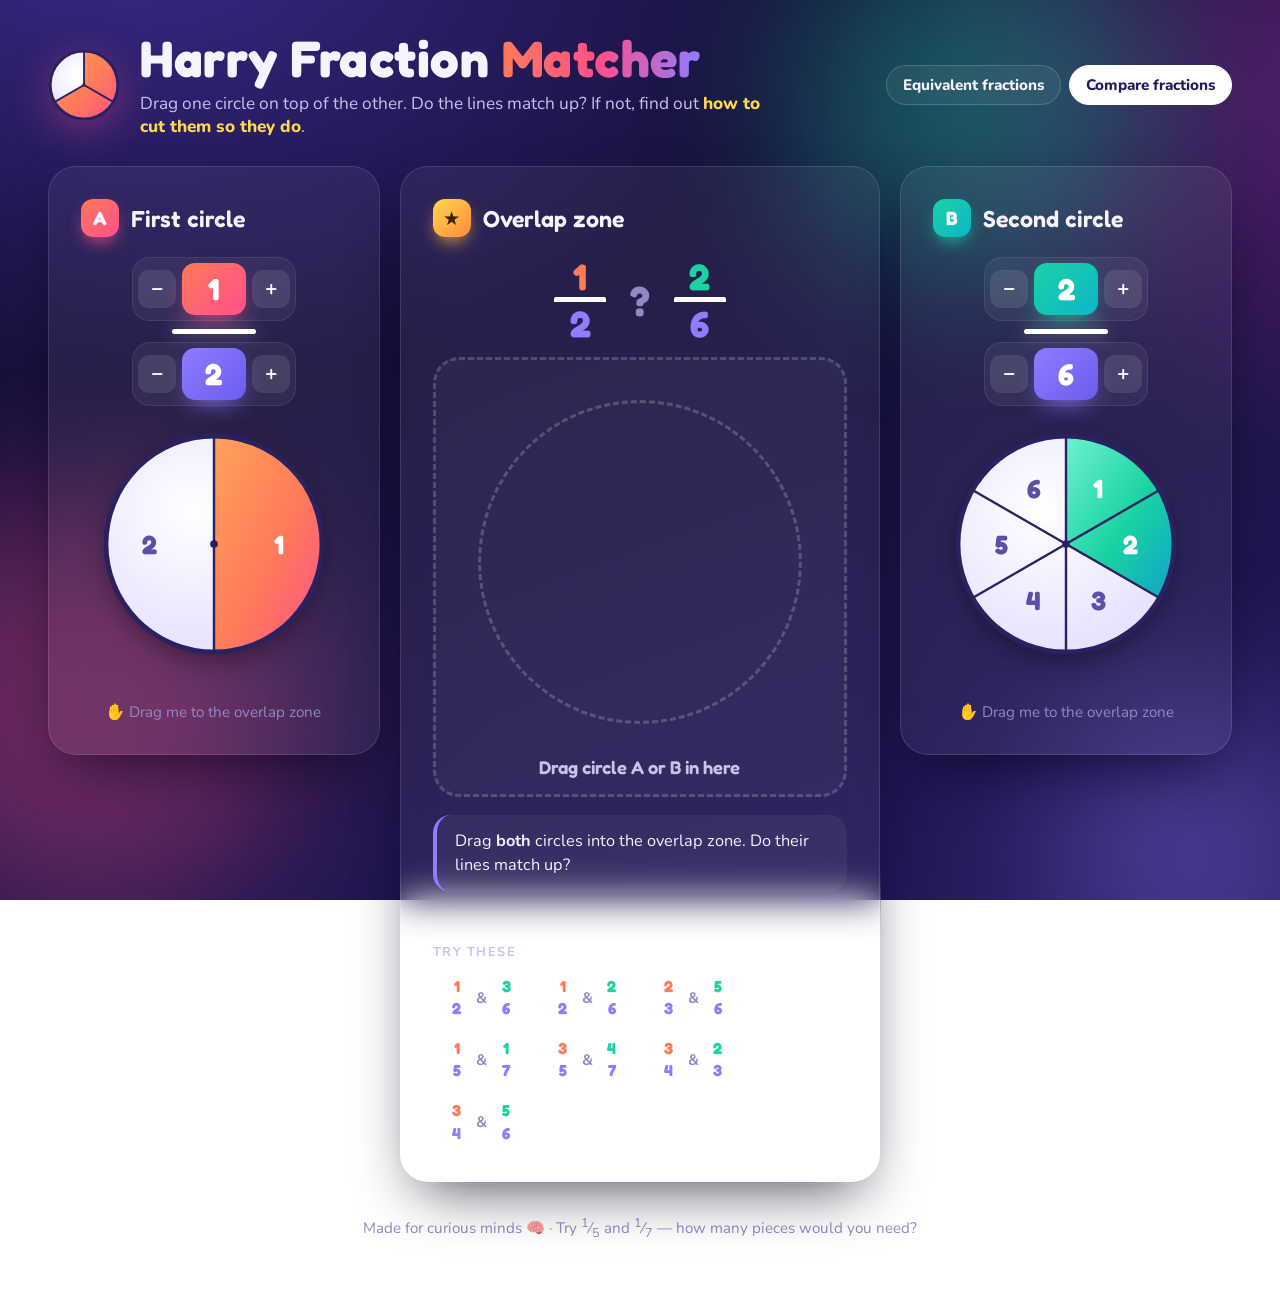
==== compare.html @ ed1ed6bf "Add compare page: drag circles together to see whether their pieces line up Co-Authored-By: Claude O" ====
<!DOCTYPE html>
<html lang="en">
<head>
  <meta charset="UTF-8">
  <meta name="viewport" content="width=device-width, initial-scale=1.0">
  <title>Harry Fraction Matcher – Compare Fractions by Lining Up the Pieces</title>
  <meta name="description" content="A friendly visual tool for children: drag two fraction circles on top of each other to see whether their pieces line up, and find out how to cut them so they do.">
  <link rel="preconnect" href="https://fonts.googleapis.com">
  <link rel="preconnect" href="https://fonts.gstatic.com" crossorigin>
  <link href="https://fonts.googleapis.com/css2?family=Fredoka:wght@500;600;700&family=Nunito:wght@400;600;700;800&display=swap" rel="stylesheet">
  <link rel="stylesheet" href="styles.css">
</head>
<body>
  <div class="bg-blobs" aria-hidden="true"><span></span><span></span><span></span></div>

  <header class="hero">
    <svg id="logo-circle" class="logo" role="img" aria-label="Harry Fraction Matcher logo"></svg>
    <div>
      <h1>Harry Fraction <span class="grad-text">Matcher</span></h1>
      <p class="tagline">Drag one circle on top of the other. Do the lines match up? If not, find out <em>how to cut them so they do</em>.</p>
    </div>
    <nav class="page-nav" aria-label="Pages">
      <a href="index.html">Equivalent fractions</a>
      <a href="compare.html" aria-current="page">Compare fractions</a>
    </nav>
  </header>

  <main class="compare-layout">
    <!-- circle A -->
    <section class="card side-card a" id="card-a" aria-labelledby="title-a">
      <div class="card-head">
        <span class="step-badge">A</span>
        <h2 id="title-a">First circle</h2>
      </div>
      <div class="fraction-input compact">
        <div class="stepper num">
          <button class="step-btn" data-step="-" aria-label="Circle A: shade one fewer piece">−</button>
          <input type="number" inputmode="numeric" min="0" aria-label="Circle A numerator (top number)">
          <button class="step-btn" data-step="+" aria-label="Circle A: shade one more piece">+</button>
        </div>
        <div class="frac-bar" aria-hidden="true"></div>
        <div class="stepper den">
          <button class="step-btn" data-step="-" aria-label="Circle A: fewer equal pieces">−</button>
          <input type="number" inputmode="numeric" min="1" max="12" aria-label="Circle A denominator (bottom number)">
          <button class="step-btn" data-step="+" aria-label="Circle A: more equal pieces">+</button>
        </div>
      </div>
      <div class="drag-src" tabindex="0" role="button" aria-label="Circle A. Drag it into the overlap zone, or press Enter to drop it in.">
        <svg></svg>
      </div>
      <p class="cut-note" aria-live="polite"></p>
      <p class="hint">✋ Drag me to the overlap zone</p>
    </section>

    <!-- the overlap zone -->
    <section class="card stage-card" aria-labelledby="stage-title">
      <div class="card-head">
        <span class="step-badge gold">★</span>
        <h2 id="stage-title">Overlap zone</h2>
      </div>

      <div class="equation cmp-eq" id="cmp-eq" aria-live="polite"></div>

      <div class="drop-zone empty" id="drop-zone">
        <div class="stack" id="stack">
          <svg id="layer-a" class="layer a" aria-hidden="true"></svg>
          <svg id="layer-b" class="layer b" aria-hidden="true"></svg>
          <svg id="match-layer" class="match-layer" viewBox="0 0 200 200" aria-hidden="true"></svg>
        </div>
        <p class="drop-hint" id="drop-hint"></p>
        <div class="stage-legend" id="legend"></div>
      </div>

      <p class="explain" id="cmp-explain" aria-live="polite"></p>

      <div class="stage-buttons">
        <button id="convert-btn" class="op op-mul convert"></button>
        <button id="undo-btn" class="ghost">↺ Join the pieces back</button>
        <button id="clear-btn" class="ghost">⤺ Take apart</button>
      </div>

      <div class="presets">
        <p class="control-label">Try these</p>
        <div class="preset-list" id="presets"></div>
      </div>
    </section>

    <!-- circle B -->
    <section class="card side-card b" id="card-b" aria-labelledby="title-b">
      <div class="card-head">
        <span class="step-badge alt">B</span>
        <h2 id="title-b">Second circle</h2>
      </div>
      <div class="fraction-input compact">
        <div class="stepper num">
          <button class="step-btn" data-step="-" aria-label="Circle B: shade one fewer piece">−</button>
          <input type="number" inputmode="numeric" min="0" aria-label="Circle B numerator (top number)">
          <button class="step-btn" data-step="+" aria-label="Circle B: shade one more piece">+</button>
        </div>
        <div class="frac-bar" aria-hidden="true"></div>
        <div class="stepper den">
          <button class="step-btn" data-step="-" aria-label="Circle B: fewer equal pieces">−</button>
          <input type="number" inputmode="numeric" min="1" max="12" aria-label="Circle B denominator (bottom number)">
          <button class="step-btn" data-step="+" aria-label="Circle B: more equal pieces">+</button>
        </div>
      </div>
      <div class="drag-src" tabindex="0" role="button" aria-label="Circle B. Drag it into the overlap zone, or press Enter to drop it in.">
        <svg></svg>
      </div>
      <p class="cut-note" aria-live="polite"></p>
      <p class="hint">✋ Drag me to the overlap zone</p>
    </section>
  </main>

  <footer class="footer">Made for curious minds 🧠 &middot; Try <sup>1</sup>&frasl;<sub>5</sub> and <sup>1</sup>&frasl;<sub>7</sub> — how many pieces would you need?</footer>

  <script src="fraction-circle.js"></script>
  <script src="compare.js"></script>
</body>
</html>
---- styles.css ----
/* =========================================================
   Fraction Explorer – design system
   ========================================================= */
:root {
  --bg-1: #120d2e;
  --bg-2: #241a5c;
  --ink: #f6f3ff;
  --ink-soft: #c9c1ee;
  --ink-mute: #9289c4;

  --num: #ff7a59;        /* numerator / shaded colour */
  --num-2: #ff4f8b;
  --den: #8f7cff;        /* denominator / pieces colour */
  --den-2: #5ad1ff;
  --mul: #19d3a2;
  --mul-2: #0fb5c9;
  --div: #ffb931;
  --div-2: #ff8a3d;
  --gold: #ffd84d;

  --card: rgba(255, 255, 255, 0.06);
  --card-border: rgba(255, 255, 255, 0.12);
  --radius: 28px;
  --shadow: 0 24px 60px -20px rgba(5, 2, 25, 0.75);

  --font-display: "Fredoka", system-ui, sans-serif;
  --font-body: "Nunito", system-ui, sans-serif;
}

* { box-sizing: border-box; }

html, body { margin: 0; }

body {
  min-height: 100vh;
  font-family: var(--font-body);
  color: var(--ink);
  background: radial-gradient(1200px 800px at 10% -10%, #3b2a8f 0%, transparent 60%),
              radial-gradient(900px 700px at 110% 10%, #5b1f6e 0%, transparent 55%),
              linear-gradient(160deg, var(--bg-1), var(--bg-2));
  background-attachment: fixed;
  padding: 32px clamp(16px, 4vw, 48px) 48px;
  overflow-x: hidden;
}

button { font-family: inherit; cursor: pointer; }

/* floating blurred blobs */
.bg-blobs { position: fixed; inset: 0; pointer-events: none; z-index: -1; overflow: hidden; }
.bg-blobs span {
  position: absolute; border-radius: 50%; filter: blur(80px); opacity: 0.35;
  animation: drift 22s ease-in-out infinite alternate;
}
.bg-blobs span:nth-child(1) { width: 420px; height: 420px; background: var(--num-2); top: 55%; left: -120px; }
.bg-blobs span:nth-child(2) { width: 360px; height: 360px; background: var(--mul); top: -80px; right: 10%; animation-delay: -6s; }
.bg-blobs span:nth-child(3) { width: 300px; height: 300px; background: var(--den); bottom: -100px; right: -60px; animation-delay: -12s; }
@keyframes drift {
  to { transform: translate(60px, -40px) scale(1.15); }
}

/* ---------- header ---------- */
.hero {
  max-width: 1200px; margin: 0 auto 28px;
  display: flex; align-items: center; gap: 20px;
}
.logo { width: 72px; height: 72px; flex: none; filter: drop-shadow(0 10px 20px rgba(255, 79, 139, 0.35)); animation: spin-slow 30s linear infinite; }
@keyframes spin-slow { to { transform: rotate(360deg); } }
h1 {
  font-family: var(--font-display); font-weight: 700;
  font-size: clamp(2rem, 4.5vw, 3.2rem); margin: 0; letter-spacing: 0.5px; line-height: 1.05;
}
.grad-text {
  background: linear-gradient(90deg, var(--num), var(--num-2), var(--den));
  -webkit-background-clip: text; background-clip: text; color: transparent;
}
.tagline { margin: 6px 0 0; color: var(--ink-soft); font-size: 1.08rem; max-width: 640px; }
.tagline em { color: var(--gold); font-style: normal; font-weight: 800; }

/* ---------- layout & cards ---------- */
.layout {
  max-width: 1200px; margin: 0 auto;
  display: grid; gap: 24px;
  grid-template-columns: 1fr;
}
@media (min-width: 980px) {
  .layout { grid-template-columns: 1fr 1.12fr; }
}

.card {
  background: var(--card);
  border: 1px solid var(--card-border);
  border-radius: var(--radius);
  box-shadow: var(--shadow);
  backdrop-filter: blur(18px);
  -webkit-backdrop-filter: blur(18px);
  padding: clamp(20px, 3vw, 32px);
  animation: rise 0.7s cubic-bezier(.2, .8, .2, 1) both;
}
#change-card { animation-delay: 0.1s; }
.family { max-width: 1200px; margin: 24px auto 0; animation-delay: 0.2s; }
@keyframes rise { from { opacity: 0; transform: translateY(18px); } }

.card-head { display: flex; align-items: center; gap: 12px; margin-bottom: 20px; }
.card-head h2 {
  font-family: var(--font-display); font-weight: 600; font-size: 1.45rem; margin: 0;
}
.card-head h2 em { color: var(--gold); font-style: normal; }
.step-badge {
  width: 38px; height: 38px; flex: none; border-radius: 12px;
  display: grid; place-items: center;
  font-family: var(--font-display); font-weight: 700; font-size: 1.2rem;
  background: linear-gradient(135deg, var(--num), var(--num-2));
  box-shadow: 0 8px 18px -6px var(--num-2);
}
.step-badge.alt { background: linear-gradient(135deg, var(--mul), var(--mul-2)); box-shadow: 0 8px 18px -6px var(--mul); }
.step-badge.gold { background: linear-gradient(135deg, var(--gold), var(--div-2)); box-shadow: 0 8px 18px -6px var(--div); color: #3a2400; }

/* ---------- fraction builder ---------- */
.builder { display: flex; align-items: center; gap: 24px; flex-wrap: wrap; justify-content: center; }

.fraction-input { display: flex; flex-direction: column; align-items: center; gap: 10px; }
.stepper {
  display: flex; align-items: center; gap: 10px;
  padding: 8px; border-radius: 22px;
  background: rgba(255, 255, 255, 0.05);
  border: 1px solid rgba(255, 255, 255, 0.08);
}
.stepper input {
  width: 92px; height: 72px; text-align: center;
  font-family: var(--font-display); font-weight: 700; font-size: 2.6rem;
  color: #fff; border: none; border-radius: 16px; outline: none;
  -moz-appearance: textfield; appearance: textfield;
  transition: box-shadow 0.2s, transform 0.2s;
}
.stepper input::-webkit-outer-spin-button,
.stepper input::-webkit-inner-spin-button { -webkit-appearance: none; margin: 0; }
.stepper.num input { background: linear-gradient(135deg, var(--num), var(--num-2)); box-shadow: 0 10px 24px -10px var(--num-2); }
.stepper.den input { background: linear-gradient(135deg, var(--den), #6a5cf0); box-shadow: 0 10px 24px -10px var(--den); }
.stepper input:focus { box-shadow: 0 0 0 4px rgba(255, 255, 255, 0.35); transform: scale(1.04); }

.step-btn {
  width: 46px; height: 46px; border-radius: 14px; border: none;
  background: rgba(255, 255, 255, 0.1); color: #fff;
  font-size: 1.6rem; font-weight: 700; line-height: 1;
  transition: background 0.2s, transform 0.15s;
}
.step-btn:hover { background: rgba(255, 255, 255, 0.2); transform: translateY(-2px); }
.step-btn:active { transform: scale(0.92); }

.frac-bar { width: 120px; height: 7px; border-radius: 6px; background: #fff; box-shadow: 0 0 18px rgba(255, 255, 255, 0.45); }

.legend { list-style: none; padding: 0; margin: 0; display: grid; gap: 14px; max-width: 240px; }
.legend li { padding-left: 16px; border-left: 4px solid; line-height: 1.35; }
.legend li span { color: var(--ink-soft); font-size: 0.95rem; }
.legend-num { border-color: var(--num) !important; }
.legend-num strong { color: var(--num); }
.legend-den { border-color: var(--den) !important; }
.legend-den strong { color: var(--den); }

.hint { text-align: center; color: var(--ink-mute); margin: 8px 0 0; font-size: 0.95rem; }

/* ---------- circles ---------- */
.circle-wrap { display: grid; place-items: center; margin-top: 22px; }
.circle-wrap svg { width: min(100%, 340px); aspect-ratio: 1; overflow: visible; }

.fraction-circle { --cut-w: 2; }
.fraction-circle .plate-shadow { fill: rgba(0, 0, 0, 0.35); filter: blur(10px); }
.fraction-circle .rim { fill: none; stroke: #2a2160; stroke-width: 4; }
.fraction-circle .cut {
  fill: none; stroke: #2a2160; stroke-width: var(--cut-w); stroke-linecap: round;
  stroke-dasharray: 1; stroke-dashoffset: 0;
  transition: stroke-dashoffset 0.55s cubic-bezier(.4, 0, .2, 1), opacity 0.55s ease, stroke 0.9s ease, stroke-width 0.9s ease;
}
.fraction-circle .cut.new { stroke: #ffffff; stroke-width: calc(var(--cut-w) * 1.9); }
.fraction-circle .cut.leaving { stroke: var(--gold); stroke-width: calc(var(--cut-w) * 1.9); }
.fraction-circle .hub { fill: #2a2160; }
.fraction-circle .hit { fill: transparent; cursor: pointer; transition: fill 0.15s; }
.fraction-circle .hit:hover { fill: rgba(143, 124, 255, 0.22); }
.fraction-circle .shade { transition: filter 0.3s; }
.fraction-circle .seg-label {
  font-family: var(--font-display); font-weight: 700;
  text-anchor: middle; dominant-baseline: central;
  fill: #5b4fa8; pointer-events: none; user-select: none;
  transition: opacity 0.4s ease, fill 0.4s ease;
}
.fraction-circle .seg-label.on { fill: #ffffff; }

.fraction-circle.pop { animation: pop 0.7s cubic-bezier(.3, 1.6, .5, 1); }
@keyframes pop { 40% { transform: scale(1.05); } }

/* ---------- controls ---------- */
.control-label {
  margin: 0 0 10px; color: var(--ink-soft); font-weight: 700;
  text-transform: uppercase; letter-spacing: 1.5px; font-size: 0.8rem;
}
.chips { display: flex; flex-wrap: wrap; gap: 8px; }
.chip {
  position: relative;
  width: 50px; height: 50px; border-radius: 16px;
  border: 2px solid rgba(255, 255, 255, 0.14);
  background: rgba(255, 255, 255, 0.05); color: var(--ink);
  font-family: var(--font-display); font-weight: 600; font-size: 1.35rem;
  transition: all 0.2s cubic-bezier(.3, 1.4, .5, 1);
}
.chip:hover { transform: translateY(-3px); border-color: rgba(255, 255, 255, 0.35); }
.chip[aria-checked="true"] {
  background: linear-gradient(135deg, #fff, #e6e0ff); color: #241a5c; border-color: #fff;
  transform: translateY(-3px) scale(1.06);
  box-shadow: 0 10px 22px -8px rgba(255, 255, 255, 0.6);
}
.chip .can-div {
  position: absolute; top: -6px; right: -6px;
  width: 18px; height: 18px; border-radius: 50%;
  background: var(--div); color: #3a2400; font-size: 0.75rem; line-height: 18px;
  font-family: var(--font-body); font-weight: 800;
  box-shadow: 0 2px 6px rgba(0, 0, 0, 0.3);
}

.op-buttons { display: grid; grid-template-columns: 1fr 1fr; gap: 12px; margin-top: 18px; }
.op {
  display: flex; align-items: center; gap: 12px;
  padding: 14px 16px; border: none; border-radius: 20px; color: #06231d;
  text-align: left;
  transition: transform 0.2s cubic-bezier(.3, 1.4, .5, 1), box-shadow 0.2s, filter 0.2s, opacity 0.2s;
}
.op-mul { background: linear-gradient(135deg, var(--mul), var(--mul-2)); box-shadow: 0 14px 28px -12px var(--mul); }
.op-div { background: linear-gradient(135deg, var(--div), var(--div-2)); box-shadow: 0 14px 28px -12px var(--div-2); color: #3a1a00; }
.op:hover { transform: translateY(-3px); filter: brightness(1.08); }
.op:active { transform: scale(0.96); }
.op.unavailable { filter: grayscale(0.75) brightness(0.8); opacity: 0.7; }
.op-sym {
  width: 44px; height: 44px; flex: none; border-radius: 14px;
  display: grid; place-items: center;
  background: rgba(255, 255, 255, 0.35);
  font-family: var(--font-display); font-weight: 700; font-size: 1.8rem;
}
.op-text { font-family: var(--font-display); font-weight: 700; font-size: 1.25rem; display: flex; flex-direction: column; line-height: 1.1; }
.op-text small { font-family: var(--font-body); font-weight: 700; font-size: 0.78rem; opacity: 0.8; margin-top: 3px; }

.divide-hint { margin: 10px 2px 0; color: var(--ink-mute); font-size: 0.92rem; min-height: 1.3em; }
.divide-hint strong { color: var(--div); }

.secondary-buttons { display: flex; gap: 10px; margin-top: 12px; flex-wrap: wrap; }
.ghost {
  padding: 10px 16px; border-radius: 14px;
  background: rgba(255, 255, 255, 0.06); border: 1px solid rgba(255, 255, 255, 0.16);
  color: var(--ink); font-weight: 700; font-size: 0.95rem;
  transition: background 0.2s, transform 0.2s;
}
.ghost:hover { background: rgba(255, 255, 255, 0.14); transform: translateY(-2px); }

/* ---------- result ---------- */
.result { margin-top: 24px; padding-top: 22px; border-top: 1px dashed rgba(255, 255, 255, 0.15); }

.equation {
  display: flex; align-items: center; justify-content: center; gap: 16px; flex-wrap: wrap;
  min-height: 112px;
}
.equation .prompt { color: var(--ink-soft); font-size: 1rem; max-width: 220px; line-height: 1.35; }

.frac {
  display: inline-flex; flex-direction: column; align-items: center;
  font-family: var(--font-display); font-weight: 700; font-size: 2.3rem; line-height: 1.1;
}
.frac .n { color: var(--num); }
.frac .d { color: var(--den); border-top: 5px solid #fff; padding-top: 2px; min-width: 1.4em; text-align: center; border-radius: 2px; }
.frac.small { font-size: 1.2rem; }
.frac.small .d { border-top-width: 3px; }
.frac.fresh { animation: pop 0.7s cubic-bezier(.3, 1.6, .5, 1); }

.eq-op {
  display: inline-flex; flex-direction: column; gap: 14px;
  font-family: var(--font-display); font-weight: 700; font-size: 1.05rem;
}
.eq-op span { padding: 3px 10px; border-radius: 10px; }
.eq-op.mul span { background: rgba(25, 211, 162, 0.18); color: var(--mul); }
.eq-op.div span { background: rgba(255, 185, 49, 0.18); color: var(--div); }
.eq-eq { font-family: var(--font-display); font-size: 2.2rem; font-weight: 700; color: var(--ink-soft); }

.stats { display: grid; grid-template-columns: repeat(2, 1fr); gap: 10px; margin-top: 20px; }
.stat {
  text-align: center; padding: 12px 6px; border-radius: 18px;
  background: rgba(255, 255, 255, 0.05); border: 1px solid rgba(255, 255, 255, 0.08);
}
.stat span { display: block; font-family: var(--font-display); font-weight: 700; font-size: 1.7rem; }
.stat small { color: var(--ink-mute); font-weight: 700; font-size: 0.8rem; }
.stat-num span { color: var(--num); }
.stat-den span { color: var(--den); }
.stat span.bump { animation: pop 0.6s cubic-bezier(.3, 1.6, .5, 1); }

.same-badge {
  margin: 16px auto 0; width: fit-content;
  padding: 8px 16px; border-radius: 999px;
  background: rgba(25, 211, 162, 0.15); color: var(--mul); font-weight: 800;
  border: 1px solid rgba(25, 211, 162, 0.35);
}

.explain {
  margin: 14px 0 0; padding: 14px 18px; border-radius: 18px;
  background: rgba(255, 255, 255, 0.05); color: var(--ink);
  line-height: 1.5; font-size: 1.02rem;
  border-left: 4px solid var(--den);
}
.explain b.n { color: var(--num); }
.explain b.d { color: var(--den); }
.explain.mul { border-left-color: var(--mul); }
.explain.div { border-left-color: var(--div); }
.explain.warn { border-left-color: var(--num-2); background: rgba(255, 79, 139, 0.1); }

.shake { animation: shake 0.45s; }
@keyframes shake {
  20%, 60% { transform: translateX(-7px); }
  40%, 80% { transform: translateX(7px); }
}

/* ---------- family trail ---------- */
.family-sub { margin: -8px 0 18px; color: var(--ink-soft); }
.family-sub strong { color: var(--gold); }
.trail { display: flex; align-items: center; gap: 6px; overflow-x: auto; padding: 6px 4px 14px; scroll-behavior: smooth; }
.trail-item {
  flex: none; display: flex; flex-direction: column; align-items: center; gap: 8px;
  padding: 14px 16px; border-radius: 20px;
  background: rgba(255, 255, 255, 0.05); border: 1px solid rgba(255, 255, 255, 0.1);
  animation: rise 0.5s cubic-bezier(.2, .8, .2, 1) both;
}
.trail-item.current { border-color: var(--gold); box-shadow: 0 0 0 3px rgba(255, 216, 77, 0.2); }
.trail-item svg { width: 78px; height: 78px; }
.trail-arrow {
  flex: none; display: flex; flex-direction: column; align-items: center;
  font-family: var(--font-display); font-weight: 700; font-size: 0.95rem; color: var(--ink-mute);
  padding: 0 4px;
}
.trail-arrow .tag { padding: 2px 8px; border-radius: 8px; }
.trail-arrow .tag.mul { background: rgba(25, 211, 162, 0.18); color: var(--mul); }
.trail-arrow .tag.div { background: rgba(255, 185, 49, 0.18); color: var(--div); }
.trail-arrow .arr { font-size: 1.4rem; line-height: 1; }

.footer { text-align: center; color: var(--ink-mute); margin-top: 32px; font-size: 0.95rem; }

@media (max-width: 520px) {
  .stepper input { width: 76px; height: 62px; font-size: 2.2rem; }
  .op-buttons { grid-template-columns: 1fr; }
  .hero { flex-direction: column; text-align: center; }
}

@media (prefers-reduced-motion: reduce) {
  *, *::before, *::after { animation: none !important; transition: none !important; }
}

/* =========================================================
   Page navigation (shared)
   ========================================================= */
[hidden] { display: none !important; }

.page-nav { margin-left: auto; display: flex; gap: 8px; flex-wrap: wrap; justify-content: flex-end; }
.page-nav a {
  padding: 9px 16px; border-radius: 999px; text-decoration: none;
  color: var(--ink); font-weight: 800; font-size: 0.95rem;
  background: rgba(255, 255, 255, 0.06); border: 1px solid rgba(255, 255, 255, 0.16);
  transition: background 0.2s, transform 0.2s;
}
.page-nav a:hover { background: rgba(255, 255, 255, 0.14); transform: translateY(-2px); }
.page-nav a[aria-current="page"] { background: #fff; color: var(--bg-2); border-color: #fff; }
@media (max-width: 520px) { .page-nav { margin: 0 auto; justify-content: center; } }

/* =========================================================
   Compare page
   ========================================================= */
.compare-layout {
  max-width: 1200px; margin: 0 auto;
  display: grid; gap: 20px; align-items: start;
  grid-template-columns: 1fr 1fr;
  grid-template-areas: "a b" "stage stage";
}
.side-card.a { grid-area: a; }
.side-card.b { grid-area: b; animation-delay: 0.1s; }
.stage-card { grid-area: stage; animation-delay: 0.2s; }
@media (min-width: 1080px) {
  .compare-layout { grid-template-columns: 1fr 1.45fr 1fr; grid-template-areas: "a stage b"; }
}

/* circle B uses teal instead of coral */
.side-card.b .stepper.num input { background: linear-gradient(135deg, var(--mul), var(--mul-2)); box-shadow: 0 10px 24px -10px var(--mul); }
.frac.b .n, b.nb { color: var(--mul); }
b.na { color: var(--num); }

/* smaller steppers so two cards fit side by side */
.fraction-input.compact { gap: 8px; }
.fraction-input.compact .stepper { padding: 5px; gap: 6px; border-radius: 18px; }
.fraction-input.compact .stepper input { width: 64px; height: 52px; font-size: 1.9rem; border-radius: 13px; }
.fraction-input.compact .step-btn { width: 38px; height: 38px; font-size: 1.3rem; border-radius: 11px; }
.fraction-input.compact .frac-bar { width: 84px; height: 5px; }

/* the draggable circle */
.drag-src {
  position: relative; width: min(100%, 240px); margin: 18px auto 0;
  border-radius: 50%; cursor: grab; touch-action: none; user-select: none; -webkit-user-select: none;
  transition: opacity 0.2s, transform 0.25s cubic-bezier(.3, 1.4, .5, 1);
}
.drag-src svg { display: block; width: 100%; aspect-ratio: 1; overflow: visible; }
.drag-src:hover { transform: translateY(-3px) rotate(-2deg); }
.drag-src:focus-visible { outline: 4px solid rgba(255, 255, 255, 0.6); outline-offset: 6px; }
.drag-src.dragging { opacity: 0.3; }
.drag-src.over { transform: scale(1.06); }
.drag-src.over svg { filter: drop-shadow(0 0 16px var(--gold)); }
.drag-src.placed::after {
  content: "✓ in the overlap"; position: absolute; left: 50%; bottom: -6px; transform: translateX(-50%);
  padding: 3px 10px; border-radius: 999px; white-space: nowrap;
  background: var(--gold); color: #3a2400; font-weight: 800; font-size: 0.75rem;
}
.drag-ghost {
  position: fixed; z-index: 50; margin: 0; pointer-events: none; overflow: visible;
  filter: drop-shadow(0 18px 30px rgba(0, 0, 0, 0.45));
}

.cut-note { text-align: center; color: var(--ink-soft); font-size: 0.9rem; margin: 14px 0 0; min-height: 1.4em; line-height: 1.6; }
.cut-note .frac.small { font-size: 0.95rem; vertical-align: middle; }
.side-card .hint { margin-top: 4px; }


/* ---------- overlap zone ---------- */
.cmp-eq { min-height: 84px; gap: 22px; }
.cmp-sym { font-family: var(--font-display); font-weight: 700; font-size: 2.6rem; color: var(--gold); min-width: 1ch; text-align: center; }
.cmp-sym.unknown { color: var(--ink-mute); }

.drop-zone {
  margin-top: 12px; padding: 22px 16px 16px; border-radius: 26px;
  border: 3px dashed rgba(255, 255, 255, 0.18); background: rgba(255, 255, 255, 0.03);
  transition: border-color 0.2s, background 0.2s, box-shadow 0.2s;
}
.drop-zone.over { border-color: var(--gold); background: rgba(255, 216, 77, 0.08); box-shadow: 0 0 0 6px rgba(255, 216, 77, 0.12); }
.drop-zone.full { border-style: solid; border-color: rgba(255, 255, 255, 0.1); }

.stack { position: relative; width: min(100%, 360px); aspect-ratio: 1; margin: 0 auto; }
.stack::before { /* empty-plate outline */
  content: ""; position: absolute; inset: 5%; border-radius: 50%;
  border: 3px dashed rgba(255, 255, 255, 0.2);
}
.stack .layer, .stack .match-layer { position: absolute; inset: 0; width: 100%; height: 100%; overflow: visible; pointer-events: none; }
.stack .layer { opacity: 0; transform: scale(1.12); transition: opacity 0.35s ease, transform 0.5s cubic-bezier(.3, 1.4, .5, 1); }
.stack .layer.in { opacity: 1; transform: none; }
.stack .layer.bottom { z-index: 1; }
.stack .layer.top { z-index: 2; }
.stack .layer.top .plate, .stack .layer.top .plate-shadow { display: none; }
.stack .match-layer { z-index: 3; }
.stack .seg-label { display: none; }
.stack .layer.a .cut { stroke: #b8361b; }
.stack .layer.b .cut { stroke: #06706f; }

.match-under, .match-line {
  fill: none; stroke-linecap: round;
  stroke-dasharray: 1; stroke-dashoffset: 1;
  transition: stroke-dashoffset 0.5s cubic-bezier(.4, 0, .2, 1);
}
.match-under { stroke: #5a3300; opacity: 0.7; }
.match-line { stroke: var(--gold); }
/* dotted "here's where to cut" lines – only shown after the child asks how */
.how-line {
  fill: none; stroke: #2a2160; stroke-width: 1.1; stroke-dasharray: 2.5 2.5; stroke-linecap: round;
  opacity: 0.7; animation: fade-in 0.4s ease both;
}
@keyframes fade-in { from { opacity: 0; } }
.diff-wedge {
  fill: rgba(255, 216, 77, 0.35); stroke: #ffb800; stroke-width: 3; stroke-linejoin: round;
  animation: glow 1.4s ease-in-out infinite alternate;
}
@keyframes glow { from { fill-opacity: 0.25; } to { fill-opacity: 0.9; } }

.drop-hint { text-align: center; margin: 14px 0 0; font-family: var(--font-display); font-weight: 600; font-size: 1.15rem; color: var(--ink-soft); }
.drop-zone.full .drop-hint { display: none; }

.stage-legend { display: flex; justify-content: center; gap: 16px; flex-wrap: wrap; margin-top: 12px; }
.stage-legend:empty { display: none; }
.stage-legend .key { display: inline-flex; align-items: center; gap: 8px; font-weight: 800; color: var(--ink-soft); }
.stage-legend .key .frac.small { font-size: 0.95rem; }
.stage-legend .key i { width: 22px; height: 22px; border-radius: 6px; border: 2px solid rgba(255, 255, 255, 0.5); }
.stage-legend .key.a i { background: linear-gradient(135deg, #ffa25b, #ff4f8b); }
.stage-legend .key.b i { background: linear-gradient(135deg, #6ff0d2, #0fa3c9); }
.stage-legend .key.a.striped i { background: repeating-linear-gradient(45deg, #ff4f8b 0 3px, rgba(255, 79, 139, 0.2) 3px 7px), #fff; }
.stage-legend .key.b.striped i { background: repeating-linear-gradient(45deg, #0fa3c9 0 3px, rgba(15, 163, 201, 0.2) 3px 7px), #fff; }

.stage-card .explain { margin-top: 18px; }
.stage-card .explain .frac.small { font-size: 1rem; vertical-align: middle; }
.stage-buttons { display: flex; flex-wrap: wrap; gap: 10px; margin-top: 14px; align-items: center; }
.op.convert { flex: 1 1 220px; }
.presets { margin-top: 20px; padding-top: 16px; border-top: 1px dashed rgba(255, 255, 255, 0.15); }
.preset-list { display: flex; flex-wrap: wrap; gap: 8px; }
.preset { display: inline-flex; align-items: center; gap: 8px; padding: 6px 12px; }
.preset .frac.small { font-size: 1rem; }
.preset > span { color: var(--ink-mute); }

@media (max-width: 600px) {
  .compare-layout { gap: 12px; }
  .side-card { padding: 14px; border-radius: 22px; }
  .side-card .card-head { margin-bottom: 12px; gap: 8px; }
  .side-card .card-head h2 { font-size: 1.05rem; }
  .side-card .step-badge { width: 32px; height: 32px; font-size: 1rem; }
  .fraction-input.compact .stepper { gap: 4px; padding: 4px; }
  .fraction-input.compact .stepper input { width: 46px; height: 44px; font-size: 1.5rem; }
  .fraction-input.compact .step-btn { width: 32px; height: 32px; font-size: 1.1rem; }
  .side-card .hint { font-size: 0.8rem; }
  .cmp-eq { min-height: 70px; }
}
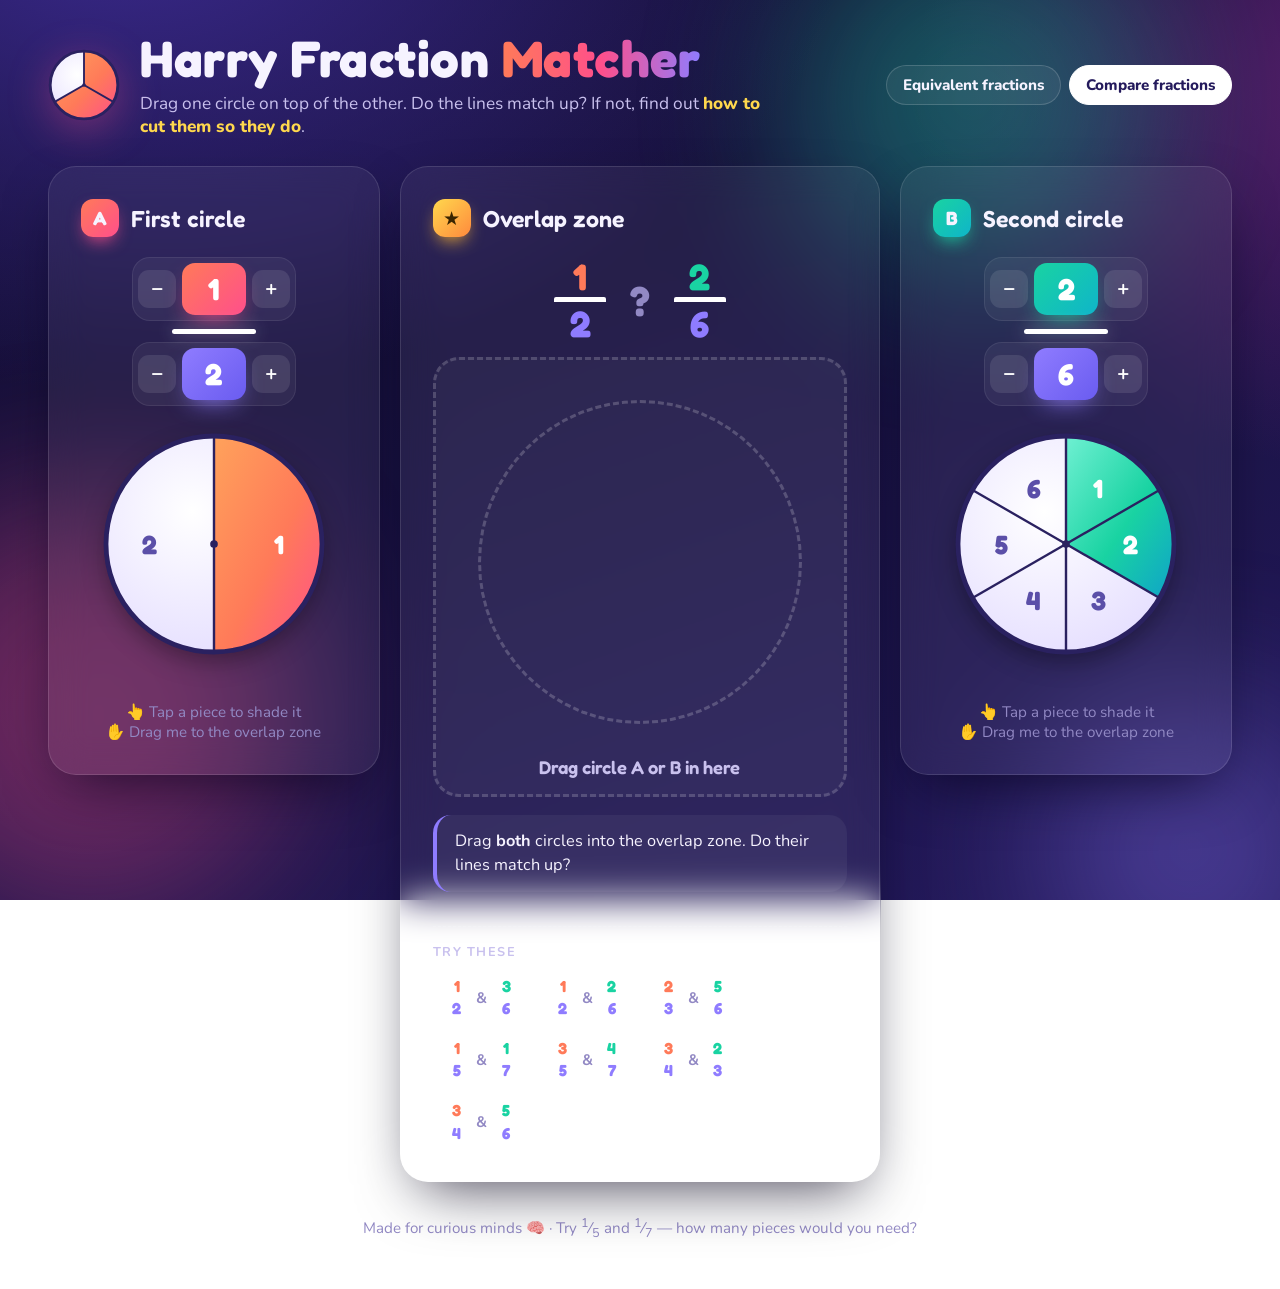
==== commit 99388489: "Compare page: tap to shade, drag-only overlap, and numbers to try when matching pieces Co-Authored-B" ====
--- a/compare.html
+++ b/compare.html
@@ -45,11 +45,11 @@
           <button class="step-btn" data-step="+" aria-label="Circle A: more equal pieces">+</button>
         </div>
       </div>
-      <div class="drag-src" tabindex="0" role="button" aria-label="Circle A. Drag it into the overlap zone, or press Enter to drop it in.">
+      <div class="drag-src">
         <svg></svg>
       </div>
       <p class="cut-note" aria-live="polite"></p>
-      <p class="hint">✋ Drag me to the overlap zone</p>
+      <p class="hint">👆 Tap a piece to shade it<br>✋ Drag me to the overlap zone</p>
     </section>
 
     <!-- the overlap zone -->
@@ -72,6 +72,11 @@
       </div>
 
       <p class="explain" id="cmp-explain" aria-live="polite"></p>
+
+      <div class="try-panel" id="try-panel" hidden>
+        <p class="control-label">Cut both circles into…</p>
+        <div class="chips" id="try-chips" role="radiogroup" aria-label="Number of pieces to try"></div>
+      </div>
 
       <div class="stage-buttons">
         <button id="convert-btn" class="op op-mul convert"></button>
@@ -104,11 +109,11 @@
           <button class="step-btn" data-step="+" aria-label="Circle B: more equal pieces">+</button>
         </div>
       </div>
-      <div class="drag-src" tabindex="0" role="button" aria-label="Circle B. Drag it into the overlap zone, or press Enter to drop it in.">
+      <div class="drag-src">
         <svg></svg>
       </div>
       <p class="cut-note" aria-live="polite"></p>
-      <p class="hint">✋ Drag me to the overlap zone</p>
+      <p class="hint">👆 Tap a piece to shade it<br>✋ Drag me to the overlap zone</p>
     </section>
   </main>
 
--- a/styles.css
+++ b/styles.css
@@ -399,7 +399,6 @@
 }
 .drag-src svg { display: block; width: 100%; aspect-ratio: 1; overflow: visible; }
 .drag-src:hover { transform: translateY(-3px) rotate(-2deg); }
-.drag-src:focus-visible { outline: 4px solid rgba(255, 255, 255, 0.6); outline-offset: 6px; }
 .drag-src.dragging { opacity: 0.3; }
 .drag-src.over { transform: scale(1.06); }
 .drag-src.over svg { filter: drop-shadow(0 0 16px var(--gold)); }
@@ -408,6 +407,7 @@
   padding: 3px 10px; border-radius: 999px; white-space: nowrap;
   background: var(--gold); color: #3a2400; font-weight: 800; font-size: 0.75rem;
 }
+body.is-dragging { user-select: none; -webkit-user-select: none; cursor: grabbing; }
 .drag-ghost {
   position: fixed; z-index: 50; margin: 0; pointer-events: none; overflow: visible;
   filter: drop-shadow(0 18px 30px rgba(0, 0, 0, 0.45));
@@ -442,6 +442,8 @@
 .stack .layer.bottom { z-index: 1; }
 .stack .layer.top { z-index: 2; }
 .stack .layer.top .plate, .stack .layer.top .plate-shadow { display: none; }
+/* the top circle is see-through: its colour mixes with the one underneath where they overlap */
+.stack .layer.top .shade { opacity: 0.6; }
 .stack .match-layer { z-index: 3; }
 .stack .seg-label { display: none; }
 .stack .layer.a .cut { stroke: #b8361b; }
@@ -460,6 +462,12 @@
   opacity: 0.7; animation: fade-in 0.4s ease both;
 }
 @keyframes fade-in { from { opacity: 0; } }
+/* red: a line that doesn't fit the number of pieces being tried */
+.miss-line {
+  fill: none; stroke: #ff2d55; stroke-width: 3.4; stroke-linecap: round;
+  animation: miss-pulse 0.9s ease-in-out infinite alternate;
+}
+@keyframes miss-pulse { from { stroke-opacity: 0.45; } }
 .diff-wedge {
   fill: rgba(255, 216, 77, 0.35); stroke: #ffb800; stroke-width: 3; stroke-linejoin: round;
   animation: glow 1.4s ease-in-out infinite alternate;
@@ -476,8 +484,7 @@
 .stage-legend .key i { width: 22px; height: 22px; border-radius: 6px; border: 2px solid rgba(255, 255, 255, 0.5); }
 .stage-legend .key.a i { background: linear-gradient(135deg, #ffa25b, #ff4f8b); }
 .stage-legend .key.b i { background: linear-gradient(135deg, #6ff0d2, #0fa3c9); }
-.stage-legend .key.a.striped i { background: repeating-linear-gradient(45deg, #ff4f8b 0 3px, rgba(255, 79, 139, 0.2) 3px 7px), #fff; }
-.stage-legend .key.b.striped i { background: repeating-linear-gradient(45deg, #0fa3c9 0 3px, rgba(15, 163, 201, 0.2) 3px 7px), #fff; }
+.stage-legend .key.see-through i { opacity: 0.55; }
 
 .stage-card .explain { margin-top: 18px; }
 .stage-card .explain .frac.small { font-size: 1rem; vertical-align: middle; }
@@ -501,3 +508,14 @@
   .side-card .hint { font-size: 0.8rem; }
   .cmp-eq { min-height: 70px; }
 }
+
+/* numbers to try */
+.try-panel { margin-top: 16px; }
+.chip .mark {
+  position: absolute; top: -6px; right: -6px;
+  width: 18px; height: 18px; border-radius: 50%;
+  font-family: var(--font-body); font-weight: 800; font-size: 0.72rem; line-height: 18px;
+  box-shadow: 0 2px 6px rgba(0, 0, 0, 0.3);
+}
+.chip .mark.good { background: var(--mul); color: #06231d; }
+.chip .mark.bad { background: var(--num-2); color: #fff; }
